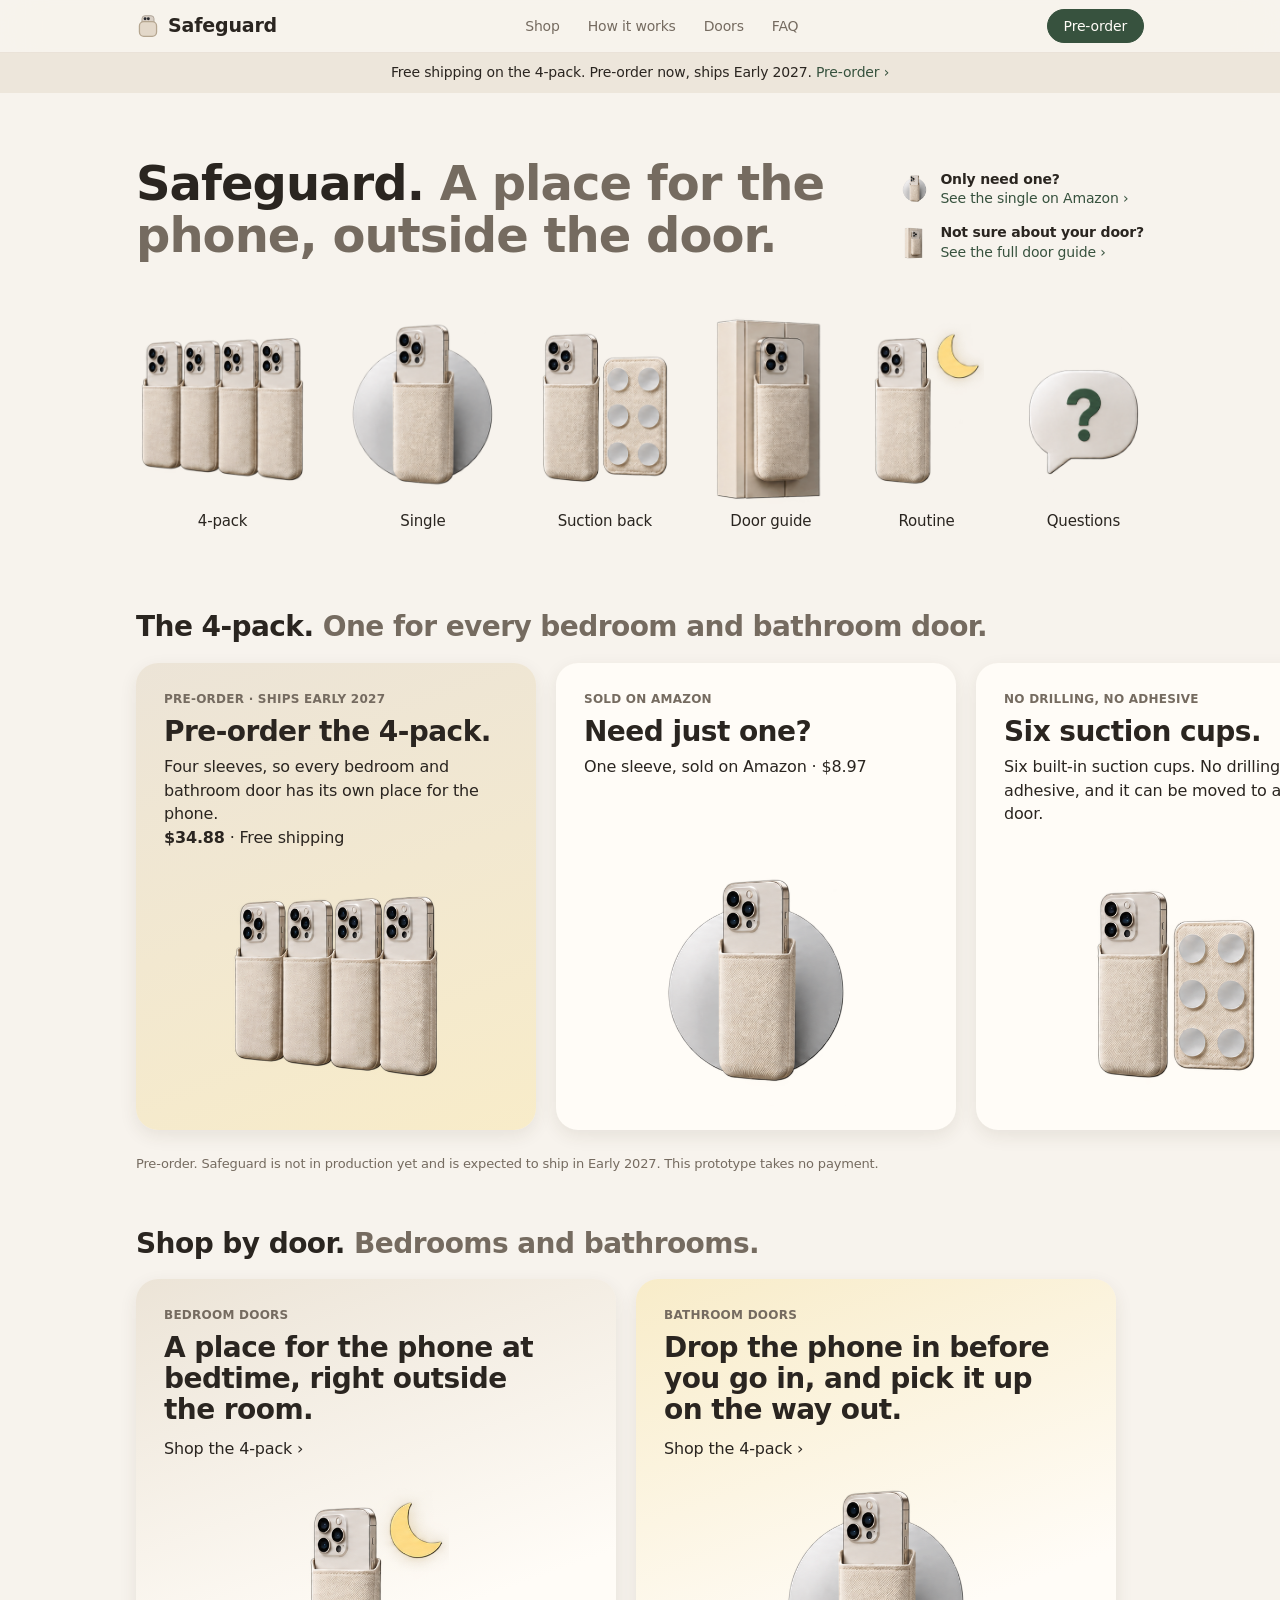
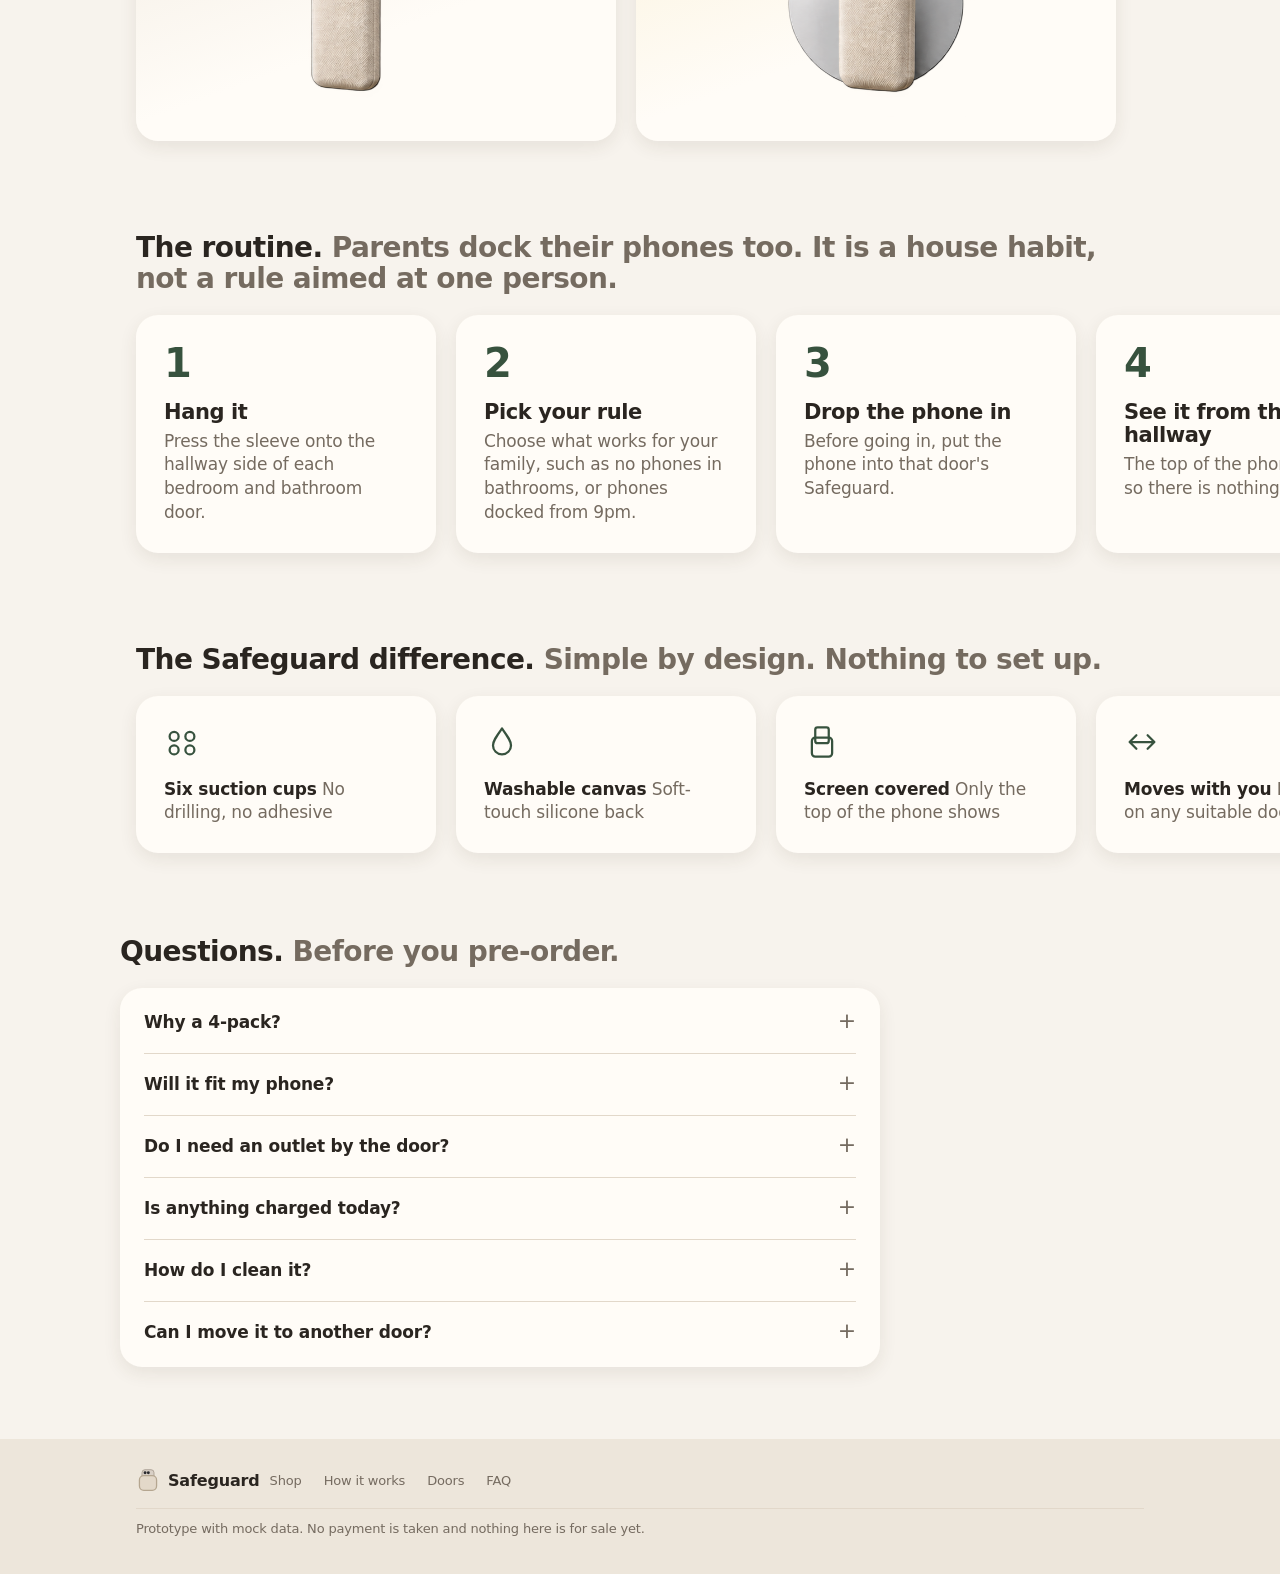
==== site/index.html @ cb2ba5cc "Add Safeguard storefront prototype Static pre-order site, mock data and data and claims checks.  Co-" ====
<!doctype html>
<html lang="en">
<head>
  <meta charset="utf-8">
  <meta name="viewport" content="width=device-width, initial-scale=1">
  <title>Safeguard Door Sleeve</title>
  <meta name="description" content="A phone sleeve that hangs outside the door, for families who keep a no-phones rule.">
  <link rel="stylesheet" href="css/styles.css">
</head>
<body data-page="home">
  <main>
    <div class="wrap store-head">
      <h1 class="duo"><b data-copy="store.title"></b> <span data-copy="hero.headline"></span></h1>
      <ul class="help">
        <li>
          <img src="img/sleeve.png" alt="" width="340" height="428">
          <p><b data-copy="store.helpSingle"></b><br><a class="more amazon-link" href="amazon-preview.html" data-copy="amazon.singlesLink"></a></p>
        </li>
        <li>
          <img src="img/door.png" alt="" width="268" height="428">
          <p><b data-copy="store.helpDoors"></b><br><a class="more" href="doors.html" data-copy="doors.guide"></a></p>
        </li>
      </ul>
    </div>

    <nav class="cats" aria-label="Shop by category">
      <a href="product.html"><img src="img/pack.png" alt="" width="390" height="428"><span data-copy="store.cat4pack"></span></a>
      <a class="amazon-link" href="amazon-preview.html"><img src="img/sleeve.png" alt="" width="340" height="428"><span data-copy="store.catSingle"></span></a>
      <a href="product.html"><img src="img/sleeve-back.png" alt="" width="307" height="428"><span data-copy="store.catBack"></span></a>
      <a href="doors.html"><img src="img/door.png" alt="" width="268" height="428"><span data-copy="store.catDoors"></span></a>
      <a href="#routine"><img src="img/routine.png" alt="" width="261" height="428"><span data-copy="store.catRoutine"></span></a>
      <a href="#faq"><img src="img/faq.png" alt="" width="273" height="428"><span data-copy="store.catFaq"></span></a>
    </nav>

    <section class="shelf-block" id="shop">
      <h2 class="wrap duo"><b data-copy="store.shopTitle"></b> <span data-copy="store.shopSub"></span></h2>
      <div class="shelf">
        <a class="promo featured" href="product.html">
          <div>
            <p class="eyebrow" data-copy="hero.badge"></p>
            <h3 data-copy="store.card1title"></h3>
            <p><span data-copy="buy.why"></span><br><b data-product="safeguard-4pack" data-field="packPriceCents"></b> · <span data-copy="buy.shipping"></span></p>
          </div>
          <img src="img/pack.png" alt="Four cream canvas sleeves side by side, each showing only the top of a phone" width="390" height="428">
        </a>
        <a class="promo amazon-link" href="amazon-preview.html">
          <div>
            <p class="eyebrow" data-copy="shop.badgeAmazon"></p>
            <h3 data-copy="pdp.single"></h3>
            <p><span data-copy="shop.singleSub"></span> · <span data-product="safeguard-single" data-field="unitPriceCents"></span></p>
          </div>
          <img src="img/sleeve.png" alt="A single cream canvas sleeve with only the top of a phone showing" width="340" height="428">
        </a>
        <a class="promo" href="product.html">
          <div>
            <p class="eyebrow" data-copy="features.f1sub"></p>
            <h3 data-copy="store.card3title"></h3>
            <p data-copy="product.detail1"></p>
          </div>
          <img src="img/sleeve-back.png" alt="The sleeve beside its back, which has six suction cups in three rows of two" width="307" height="428">
        </a>
        <a class="promo" href="doors.html">
          <div>
            <p class="eyebrow" data-copy="store.catDoors"></p>
            <h3 data-copy="doors.bestOn"></h3>
            <p data-copy="store.card4sub"></p>
          </div>
          <img src="img/door.png" alt="A cream sleeve on a door, with only the top of a phone showing" width="268" height="428">
        </a>
      </div>
      <p class="wrap footnote" data-copy="preorder.notice"></p>
    </section>

    <section class="shelf-block" id="rooms">
      <h2 class="wrap duo"><b data-copy="rooms.title"></b> <span data-copy="store.roomsSub"></span></h2>
      <div class="shelf">
        <a class="promo wide bedroom" href="product.html">
          <div>
            <p class="eyebrow" data-copy="rooms.bedroomTitle"></p>
            <h3 data-copy="rooms.bedroom"></h3>
            <p class="more" data-copy="rooms.cta"></p>
          </div>
          <img src="img/routine.png" alt="" width="261" height="428">
        </a>
        <a class="promo wide bathroom" href="product.html">
          <div>
            <p class="eyebrow" data-copy="rooms.bathroomTitle"></p>
            <h3 data-copy="rooms.bathroom"></h3>
            <p class="more" data-copy="rooms.cta"></p>
          </div>
          <img src="img/sleeve.png" alt="" width="340" height="428">
        </a>
      </div>
    </section>

    <section class="shelf-block" id="routine">
      <h2 class="wrap duo"><b data-copy="store.routineTitle"></b> <span data-copy="routine.sub"></span></h2>
      <ol class="shelf steps">
        <li class="tip"><h3 data-copy="routine.step1title"></h3><p data-copy="routine.step1"></p></li>
        <li class="tip"><h3 data-copy="routine.step2title"></h3><p data-copy="routine.step2"></p></li>
        <li class="tip"><h3 data-copy="routine.step3title"></h3><p data-copy="routine.step3"></p></li>
        <li class="tip"><h3 data-copy="routine.step4title"></h3><p data-copy="routine.step4"></p></li>
        <li class="tip"><h3 data-copy="routine.step5title"></h3><p data-copy="routine.step5"></p></li>
      </ol>
    </section>

    <section class="shelf-block" id="difference">
      <h2 class="wrap duo"><b data-copy="store.diffTitle"></b> <span data-copy="store.diffSub"></span></h2>
      <div class="shelf">
        <div class="tip">
          <svg class="glyph" viewBox="0 0 32 32" aria-hidden="true"><g fill="none" stroke="currentColor" stroke-width="2"><circle cx="9" cy="11" r="4"/><circle cx="23" cy="11" r="4"/><circle cx="9" cy="23" r="4"/><circle cx="23" cy="23" r="4"/></g></svg>
          <p><b data-copy="features.f1"></b> <span data-copy="features.f1sub"></span></p>
        </div>
        <div class="tip">
          <svg class="glyph" viewBox="0 0 32 32" aria-hidden="true"><path d="M16 4c5 7 8 11 8 15a8 8 0 0 1-16 0c0-4 3-8 8-15z" fill="none" stroke="currentColor" stroke-width="2" stroke-linejoin="round"/></svg>
          <p><b data-copy="features.f2"></b> <span data-copy="features.f2sub"></span></p>
        </div>
        <div class="tip">
          <svg class="glyph" viewBox="0 0 32 32" aria-hidden="true"><g fill="none" stroke="currentColor" stroke-width="2" stroke-linejoin="round"><rect x="10" y="3" width="12" height="14" rx="2"/><rect x="7" y="12" width="18" height="17" rx="3"/></g></svg>
          <p><b data-copy="features.f3"></b> <span data-copy="features.f3sub"></span></p>
        </div>
        <div class="tip">
          <svg class="glyph" viewBox="0 0 32 32" aria-hidden="true"><path d="M5 16h22M21 10l6 6-6 6M11 10l-6 6 6 6" fill="none" stroke="currentColor" stroke-width="2" stroke-linecap="round" stroke-linejoin="round"/></svg>
          <p><b data-copy="features.f4"></b> <span data-copy="features.f4sub"></span></p>
        </div>
      </div>
    </section>

    <section class="wrap block" id="faq">
      <h2 class="duo"><b data-copy="faq.title"></b> <span data-copy="store.faqSub"></span></h2>
      <div class="faq">
        <details><summary data-copy="faq.q1"></summary><p data-copy="faq.a1"></p></details>
        <details><summary data-copy="faq.q2"></summary><p data-copy="faq.a2"></p></details>
        <details><summary data-copy="faq.q3"></summary><p data-copy="faq.a3"></p></details>
        <details><summary data-copy="faq.q4"></summary><p data-copy="faq.a4"></p></details>
        <details><summary data-copy="faq.q5"></summary><p data-copy="faq.a5"></p></details>
        <details><summary data-copy="faq.q6"></summary><p data-copy="faq.a6"></p></details>
      </div>
    </section>
  </main>

  <script type="module">
    import './js/chrome.js';
    import { boot } from './js/data.js';
    import { captureSource } from './js/source.js';
    captureSource();
    const { listings } = await boot();
    const single = listings[0];
    if (single) {
      document.querySelectorAll('.amazon-link').forEach((a) => { a.href = single.listingUrl; });
    }
  </script>
</body>
</html>
---- site/css/styles.css ----
:root {
  --bg: #f7f3ed;
  --bg-alt: #ede6db;
  --surface: #fffcf7;
  --text: #2a2520;
  --muted: #756b60;
  --line: #e2d8ca;
  --accent: #37523e;
  --accent-hover: #2a4030;
  --accent-text: #fffcf7;
  --accent-soft: #e4ebe2;
  --link: #37523e;
  --canvas: #ccbdae;
  --gold: #fbda84;
  --feature-a: #ece4d7;
  --feature-b: #f8ecc9;
  --warn-bg: #fbf0cf;
  --warn-text: #5a4512;
  --header: rgba(247, 243, 237, 0.82);
  --shadow: 0 6px 18px rgba(70, 52, 30, 0.09);
  --shadow-hover: 0 10px 26px rgba(70, 52, 30, 0.16);
  --radius: 22px;
  --sans: -apple-system, BlinkMacSystemFont, "SF Pro Text", "Helvetica Neue", system-ui, "Segoe UI", sans-serif;
  --round: ui-rounded, "SF Pro Rounded", "Nunito", "Varela Round", "Arial Rounded MT Bold", var(--sans);
}

@media (prefers-color-scheme: dark) {
  :root:not([data-theme="light"]) {
    --bg: #14110e;
    --bg-alt: #1f1b16;
    --surface: #231e19;
    --text: #f4eee5;
    --muted: #b3a898;
    --line: #3f372e;
    --accent: #a9c7b0;
    --accent-hover: #c2dcc8;
    --accent-text: #14211a;
    --accent-soft: #24302a;
    --link: #a9c7b0;
    --canvas: #8c7f71;
    --gold: #f2cf73;
    --feature-a: #2a241d;
    --feature-b: #322a19;
    --warn-bg: #3a3118;
    --warn-text: #f3e2b0;
    --header: rgba(20, 17, 14, 0.82);
    --shadow: 0 6px 18px rgba(0, 0, 0, 0.45);
    --shadow-hover: 0 10px 26px rgba(0, 0, 0, 0.6);
  }
}

:root[data-theme="dark"] {
  --bg: #14110e;
  --bg-alt: #1f1b16;
  --surface: #231e19;
  --text: #f4eee5;
  --muted: #b3a898;
  --line: #3f372e;
  --accent: #a9c7b0;
  --accent-hover: #c2dcc8;
  --accent-text: #14211a;
  --accent-soft: #24302a;
  --link: #a9c7b0;
  --canvas: #8c7f71;
  --gold: #f2cf73;
  --feature-a: #2a241d;
  --feature-b: #322a19;
  --warn-bg: #3a3118;
  --warn-text: #f3e2b0;
  --header: rgba(20, 17, 14, 0.82);
  --shadow: 0 6px 18px rgba(0, 0, 0, 0.45);
  --shadow-hover: 0 10px 26px rgba(0, 0, 0, 0.6);
}

* { box-sizing: border-box; }
html { scroll-behavior: smooth; scroll-padding-top: 110px; }
@media (prefers-reduced-motion: reduce) { html { scroll-behavior: auto; } }

body {
  margin: 0;
  background: var(--bg);
  color: var(--text);
  font: 17px/1.47 var(--sans);
  letter-spacing: -0.01em;
  -webkit-font-smoothing: antialiased;
}

img, svg { max-width: 100%; height: auto; }
a { color: inherit; }
.wrap { max-width: 1040px; margin: 0 auto; padding: 0 16px; }
.muted { color: var(--muted); }
p { margin: 0 0 12px; }

h1, h2, h3 { font-family: var(--round); font-weight: 600; line-height: 1.1; letter-spacing: -0.02em; margin: 0 0 12px; }
h1 { font-size: clamp(32px, 6vw, 48px); }
h2 { font-size: clamp(24px, 4vw, 28px); }
h3 { font-size: 21px; }

/* Two-tone heading: bold lead, gray follow-on */
.duo b { font-weight: 600; color: var(--text); }
.duo span { color: var(--muted); }

/* Header */
header.site {
  position: sticky; top: 0; z-index: 10;
  background: var(--header);
  backdrop-filter: saturate(180%) blur(20px);
  -webkit-backdrop-filter: saturate(180%) blur(20px);
  border-bottom: 1px solid color-mix(in srgb, var(--line) 60%, transparent);
}
.bar { display: flex; align-items: center; justify-content: space-between; gap: 0 16px; flex-wrap: wrap; min-height: 52px; padding-top: 4px; padding-bottom: 4px; }
.brand { display: inline-flex; align-items: center; gap: 8px; font-family: var(--round); font-size: 19px; font-weight: 600; text-decoration: none; }
.logo { width: 24px; height: 24px; }
.bar nav { order: 3; width: 100%; display: flex; gap: 2px; overflow-x: auto; margin: 0 -10px; }
.bar nav a, .foot nav a {
  text-decoration: none; color: var(--muted); font-size: 14px;
  padding: 8px 10px; white-space: nowrap;
}
.bar nav a:hover, .foot nav a:hover, .bar nav a[aria-current="page"] { color: var(--text); }
.back { color: var(--link); text-decoration: none; font-size: 15px; }
.back:hover { text-decoration: underline; }

@media (min-width: 760px) {
  .bar nav { order: 0; width: auto; margin: 0; gap: 8px; }
}

/* Promo bar */
.announce { background: var(--bg-alt); color: var(--text); font-size: 14px; text-align: center; padding: 10px 0; line-height: 1.4; }

/* Links with a chevron */
.more { color: var(--link); text-decoration: none; }
.more::after { content: " \203A"; }
a.more:hover, a:hover > .more, a:hover .more { text-decoration: underline; }
.link { color: var(--link); }

/* Buttons */
.button {
  display: inline-flex; align-items: center; justify-content: center; gap: 6px;
  background: var(--accent); color: var(--accent-text);
  border: 1px solid var(--accent); border-radius: 980px; padding: 12px 24px;
  font: inherit; font-weight: 400; text-decoration: none; cursor: pointer; min-height: 48px;
  transition: background 0.15s;
}
.button:hover { background: var(--accent-hover); border-color: var(--accent-hover); }
.button:focus-visible, a:focus-visible, input:focus-visible, summary:focus-visible, button:focus-visible { outline: 3px solid var(--accent); outline-offset: 3px; }
.button.small { padding: 6px 16px; min-height: 34px; font-size: 14px; }
.button.ghost { background: transparent; color: var(--link); border-color: var(--link); }
.button.ghost:hover { background: var(--accent-soft); }
.button[disabled] { opacity: 0.5; cursor: not-allowed; }

.notice { background: var(--warn-bg); color: var(--warn-text); border-radius: 12px; padding: 12px 14px; font-size: 15px; }

/* Store head */
.store-head { display: grid; gap: 20px; padding-top: 40px; padding-bottom: 8px; }
.store-head h1 { max-width: 15em; margin: 0; }
.help { list-style: none; padding: 0; margin: 0; display: grid; gap: 14px; font-size: 14px; line-height: 1.4; }
.help li { display: flex; gap: 10px; align-items: center; }
.help img { width: 32px; height: 32px; object-fit: contain; flex: none; }
.help p { margin: 0; }
.help b { font-weight: 600; }

/* Category row: the reference strip. Every render is 428px tall, so one height keeps them in scale. */
.cats {
  display: flex; align-items: end; gap: 20px; overflow-x: auto; scrollbar-width: none;
  max-width: 1040px; margin: 0 auto; padding: 28px 16px 20px;
}
.cats::-webkit-scrollbar { display: none; }
.cats a {
  flex: none; display: grid; justify-items: center; gap: 6px; text-align: center; text-decoration: none;
  font-family: var(--round); font-size: 15px; font-weight: 500; color: var(--text); padding: 4px 0;
}
.cats img { height: clamp(132px, 18vw, 190px); width: auto; max-width: none; transition: transform 0.2s; }
.cats a:hover img { transform: translateY(-4px); }
.cats a:hover span { color: var(--link); }

/* Shelves: horizontal card rows that bleed to the right edge */
.shelf-block { padding-top: 40px; }
.shelf-block > h2 { margin-bottom: 0; }
.shelf {
  --edge: max(16px, calc((100% - 1040px) / 2 + 16px));
  display: flex; gap: 20px; overflow-x: auto; scroll-snap-type: x mandatory; scroll-padding-inline: var(--edge);
  list-style: none; margin: 0; padding: 20px var(--edge) 36px;
  scrollbar-width: none;
}
.shelf::-webkit-scrollbar { display: none; }
.shelf::after { content: ""; flex: 0 0 1px; }
.shelf > * { scroll-snap-align: start; flex: none; }

.promo {
  position: relative; display: flex; flex-direction: column; justify-content: space-between; gap: 16px;
  width: min(80vw, 400px); min-height: 460px; padding: 28px 28px 24px;
  background: var(--surface); border-radius: var(--radius); box-shadow: var(--shadow);
  text-decoration: none; overflow: hidden; transition: box-shadow 0.3s, transform 0.3s;
}
.promo:hover { box-shadow: var(--shadow-hover); transform: scale(1.01); }
.promo h3 { font-size: clamp(24px, 4vw, 28px); margin-bottom: 8px; }
.promo p { margin: 0; font-size: 16px; color: var(--text); }
.promo > img { align-self: center; max-height: 240px; width: auto; max-width: 100%; }
.promo.featured { background: linear-gradient(160deg, var(--feature-a), var(--feature-b)); }
.promo.wide { width: min(86vw, 480px); min-height: 380px; }
.promo.bedroom { background: linear-gradient(160deg, var(--feature-a), var(--surface) 70%); }
.promo.bathroom { background: linear-gradient(160deg, var(--feature-b), var(--surface) 70%); }
.promo.wide h3 { max-width: 14em; }
.promo .more { margin-top: 12px; }
.eyebrow { font-size: 12px !important; font-weight: 600; letter-spacing: 0.02em; text-transform: uppercase; color: var(--muted) !important; margin-bottom: 8px !important; }
.footnote { font-size: 13px; color: var(--muted); margin: -12px auto 0; }

.tip {
  width: min(72vw, 300px); padding: 28px; border-radius: var(--radius);
  background: var(--surface); box-shadow: var(--shadow);
}
.tip p { margin: 0; font-size: 17px; line-height: 1.4; color: var(--muted); }
.tip p b { color: var(--text); font-weight: 600; }
.glyph { width: 36px; height: 36px; color: var(--accent); display: block; margin-bottom: 18px; }

.steps { counter-reset: step; }
.steps .tip { counter-increment: step; }
.steps .tip::before {
  content: counter(step); display: block; margin-bottom: 18px;
  font-family: var(--round); font-size: 40px; font-weight: 600; line-height: 1; color: var(--accent);
}
.steps h3 { margin-bottom: 6px; }

/* Sections */
section.block { padding: 48px 0 8px; }
.section-head { max-width: 38em; margin-bottom: 24px; }
.section-head p { color: var(--muted); font-size: 18px; }

/* Hero (Amazon preview) */
.hero { display: grid; gap: 24px; padding: 40px 0 48px; align-items: center; }
.hero figure { margin: 0; justify-self: center; width: min(320px, 78%); }

/* Lists of details */
.details { list-style: none; padding: 0; margin: 16px 0 0; display: grid; gap: 12px; }
.details li { position: relative; padding-left: 28px; }
.details li::before {
  content: ""; position: absolute; left: 0; top: 6px; width: 14px; height: 14px; border-radius: 50%;
  background: var(--accent-soft); border: 2px solid var(--accent);
}

/* Cards and prices */
.card { background: var(--surface); border-radius: var(--radius); padding: 24px; box-shadow: var(--shadow); }
.card figure { margin: 0 0 12px; }
.price { font-family: var(--round); font-size: 40px; font-weight: 600; letter-spacing: -0.02em; line-height: 1; margin: 6px 0 4px; }
.price-sub { color: var(--muted); margin-bottom: 14px; }

/* FAQ */
.faq { display: grid; max-width: 760px; margin-top: 20px; background: var(--surface); border-radius: var(--radius); box-shadow: var(--shadow); padding: 4px 24px; }
.faq details { border-bottom: 1px solid var(--line); }
.faq details:last-child { border-bottom: 0; }
.faq summary { cursor: pointer; font-weight: 600; padding: 18px 0; list-style: none; display: flex; justify-content: space-between; gap: 12px; }
.faq summary::-webkit-details-marker { display: none; }
.faq summary::after { content: "+"; font-size: 22px; line-height: 1; font-weight: 400; color: var(--muted); }
.faq details[open] summary::after { content: "\2212"; }
.faq details p { color: var(--muted); padding-bottom: 16px; margin: 0; }

/* Door table */
table { width: 100%; border-collapse: collapse; background: var(--surface); border-radius: var(--radius); overflow: hidden; box-shadow: var(--shadow); }
th, td { text-align: left; padding: 14px 16px; border-bottom: 1px solid var(--line); vertical-align: top; }
th { font-size: 13px; color: var(--muted); font-weight: 600; }
tr:last-child td { border-bottom: 0; }
.tag { display: inline-block; font-size: 14px; padding: 3px 12px; border-radius: 980px; background: var(--accent-soft); }
.tag.off { background: var(--bg-alt); color: var(--muted); }

/* Forms and summary */
.page-head { padding: 40px 0 8px; }
.two { display: grid; gap: 20px; margin-top: 20px; }
form label { display: block; font-weight: 600; margin: 16px 0 6px; }
form input {
  width: 100%; font: inherit; padding: 12px 14px; border-radius: 12px;
  border: 1px solid var(--line); background: var(--bg); color: var(--text); min-height: 50px;
}
form .button { margin-top: 22px; width: 100%; }
.summary { display: flex; justify-content: space-between; gap: 12px; padding: 10px 0; border-bottom: 1px solid var(--line); }
.summary:last-child { border-bottom: 0; font-weight: 600; font-size: 18px; }

/* Footer */
footer.site { margin-top: 64px; padding: 24px 0 36px; background: var(--bg-alt); color: var(--muted); font-size: 13px; }
.foot { display: grid; gap: 10px; }
.foot .brand { font-size: 16px; color: var(--text); }
.foot nav { display: flex; flex-wrap: wrap; gap: 2px; margin-left: -10px; }
.foot nav a { font-size: 13px; }
.foot p { font-size: 13px; margin: 0; padding-top: 10px; border-top: 1px solid var(--line); }

.load-error { margin: 0; padding: 12px 16px; background: var(--warn-bg); color: var(--warn-text); }
.mock-banner { text-align: center; margin: 0; padding: 10px 16px; background: var(--warn-bg); color: var(--warn-text); font-size: 15px; }

/* Product page */
.tile { position: relative; display: grid; place-items: center; aspect-ratio: 1 / 1; background: radial-gradient(circle at 50% 42%, var(--surface), var(--bg-alt)); border-radius: var(--radius); padding: 10%; overflow: hidden; }
.tile img { max-height: 100%; width: auto; max-width: 100%; }

.crumbs { padding: 18px 0 6px; font-size: 13px; color: var(--muted); }
.crumbs a { color: var(--muted); text-decoration: none; }
.crumbs a:hover { color: var(--text); text-decoration: underline; }

.pdp { display: grid; gap: 28px; padding: 12px 0 8px; }
.thumbs { display: grid; grid-template-columns: repeat(3, 1fr); gap: 10px; margin-top: 10px; }
.thumb {
  display: grid; gap: 6px; justify-items: center; align-content: start; padding: 8px;
  background: var(--surface); border: 2px solid transparent; border-radius: 12px; cursor: pointer;
  font: inherit; font-size: 13px; color: var(--muted);
}
.thumb img { height: 72px; width: auto; max-width: 100%; }
.thumb[aria-pressed="true"] { border-color: var(--accent); color: var(--text); }

.buybox h1 { font-size: clamp(28px, 5vw, 40px); }
.qty-label { display: block; font-weight: 600; margin: 8px 0 6px; }
.stepper { display: inline-flex; border: 1px solid var(--line); border-radius: 980px; overflow: hidden; margin-bottom: 16px; background: var(--surface); }
.stepper button { width: 48px; border: 0; background: transparent; color: var(--text); font-size: 22px; cursor: pointer; }
.stepper button:hover { background: var(--accent-soft); }
.stepper input { width: 56px; border: 0; text-align: center; font: inherit; font-weight: 600; background: transparent; color: var(--text); min-height: 48px; -moz-appearance: textfield; }
.stepper input::-webkit-outer-spin-button, .stepper input::-webkit-inner-spin-button { -webkit-appearance: none; margin: 0; }
.button.wide { display: flex; width: 100%; margin-bottom: 14px; }
.perks { list-style: none; padding: 0; margin: 16px 0; display: grid; gap: 6px; font-size: 15px; }
.perks li::before { content: "\2713"; color: var(--accent); font-weight: 700; margin-right: 10px; }
.single-line { color: var(--muted); font-size: 15px; padding: 12px 0; border-top: 1px solid var(--line); border-bottom: 1px solid var(--line); }

.acc { margin-top: 8px; }
.acc details { border-bottom: 1px solid var(--line); }
.acc summary { cursor: pointer; font-weight: 600; padding: 16px 0; list-style: none; display: flex; justify-content: space-between; gap: 12px; }
.acc summary::-webkit-details-marker { display: none; }
.acc summary::after { content: "+"; font-size: 22px; line-height: 1; font-weight: 400; color: var(--muted); }
.acc details[open] summary::after { content: "\2212"; }
.acc details > p, .acc details > ul { margin-bottom: 16px; }
.acc details > p { color: var(--muted); }

@media (min-width: 760px) {
  .store-head { grid-template-columns: 1fr auto; align-items: end; padding-top: 64px; }
  .cats { justify-content: space-between; gap: 12px; padding-top: 40px; }
  .shelf-block { padding-top: 56px; }
  .hero { grid-template-columns: 1.15fr 1fr; padding: 64px 0 72px; }
  .two { grid-template-columns: 1.2fr 1fr; align-items: start; }
  .foot { grid-template-columns: auto 1fr; align-items: center; }
  .foot p { grid-column: 1 / -1; }
  .pdp { grid-template-columns: 1.1fr 1fr; gap: 48px; align-items: start; }
  .gallery { position: sticky; top: 110px; }
}
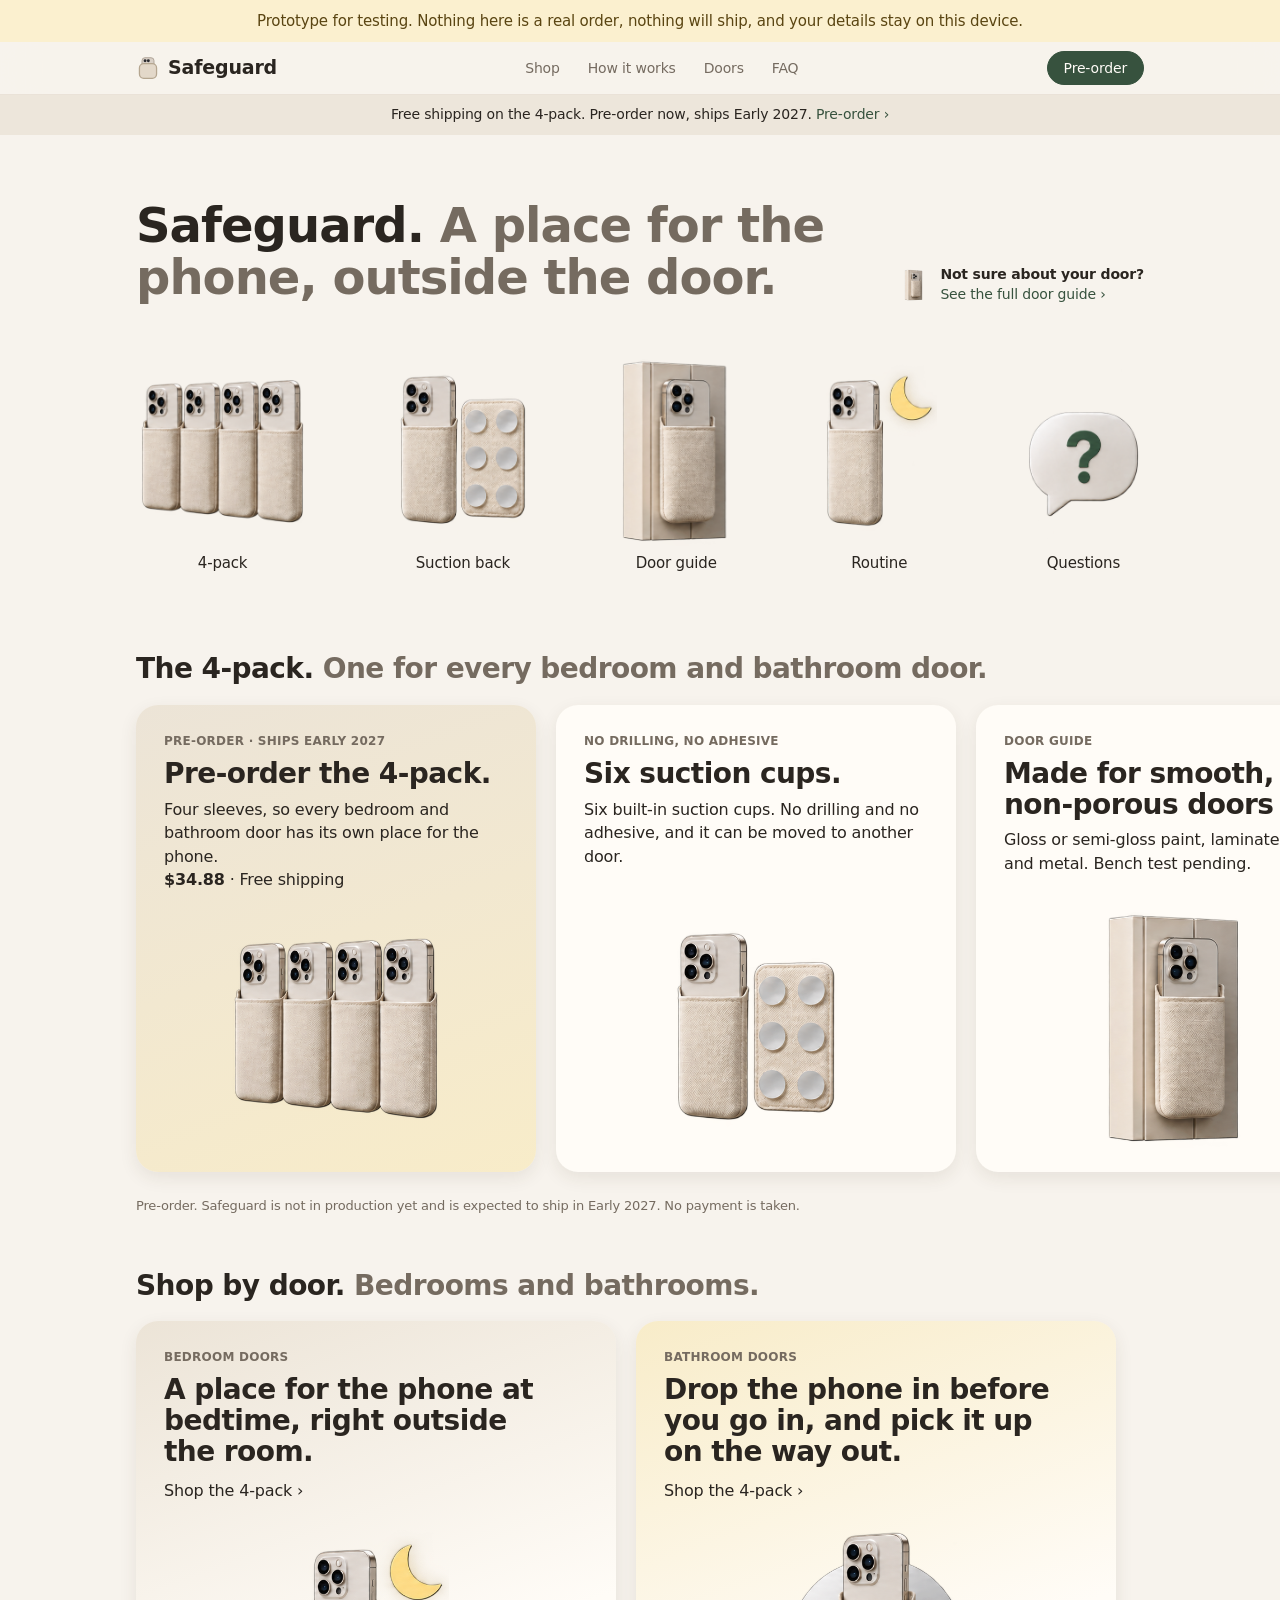
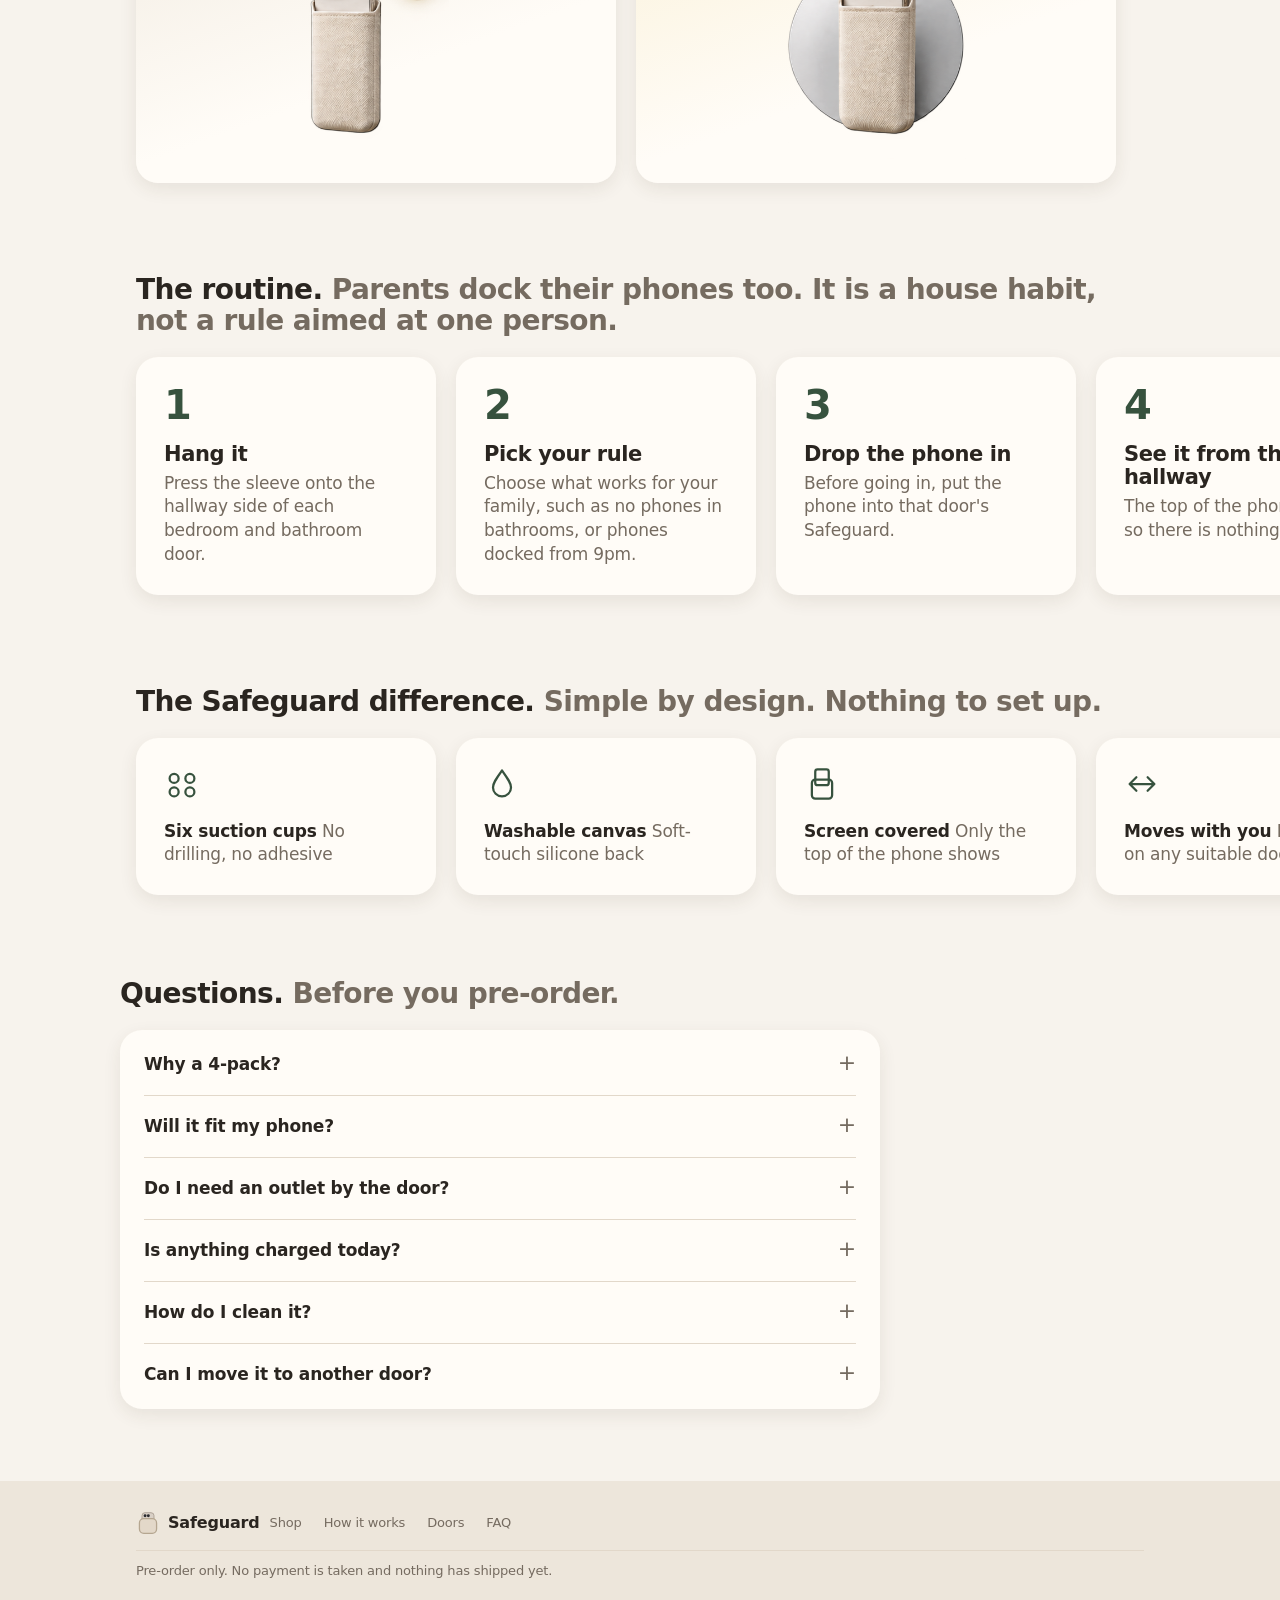
==== commit c635a531: "Prepare prototype for GitHub Pages testing Add the optional Google Sheet pre-order flow, off until a" ====
--- a/site/index.html
+++ b/site/index.html
@@ -13,10 +13,6 @@
       <h1 class="duo"><b data-copy="store.title"></b> <span data-copy="hero.headline"></span></h1>
       <ul class="help">
         <li>
-          <img src="img/sleeve.png" alt="" width="340" height="428">
-          <p><b data-copy="store.helpSingle"></b><br><a class="more amazon-link" href="amazon-preview.html" data-copy="amazon.singlesLink"></a></p>
-        </li>
-        <li>
           <img src="img/door.png" alt="" width="268" height="428">
           <p><b data-copy="store.helpDoors"></b><br><a class="more" href="doors.html" data-copy="doors.guide"></a></p>
         </li>
@@ -25,7 +21,6 @@
 
     <nav class="cats" aria-label="Shop by category">
       <a href="product.html"><img src="img/pack.png" alt="" width="390" height="428"><span data-copy="store.cat4pack"></span></a>
-      <a class="amazon-link" href="amazon-preview.html"><img src="img/sleeve.png" alt="" width="340" height="428"><span data-copy="store.catSingle"></span></a>
       <a href="product.html"><img src="img/sleeve-back.png" alt="" width="307" height="428"><span data-copy="store.catBack"></span></a>
       <a href="doors.html"><img src="img/door.png" alt="" width="268" height="428"><span data-copy="store.catDoors"></span></a>
       <a href="#routine"><img src="img/routine.png" alt="" width="261" height="428"><span data-copy="store.catRoutine"></span></a>
@@ -42,14 +37,6 @@
             <p><span data-copy="buy.why"></span><br><b data-product="safeguard-4pack" data-field="packPriceCents"></b> · <span data-copy="buy.shipping"></span></p>
           </div>
           <img src="img/pack.png" alt="Four cream canvas sleeves side by side, each showing only the top of a phone" width="390" height="428">
-        </a>
-        <a class="promo amazon-link" href="amazon-preview.html">
-          <div>
-            <p class="eyebrow" data-copy="shop.badgeAmazon"></p>
-            <h3 data-copy="pdp.single"></h3>
-            <p><span data-copy="shop.singleSub"></span> · <span data-product="safeguard-single" data-field="unitPriceCents"></span></p>
-          </div>
-          <img src="img/sleeve.png" alt="A single cream canvas sleeve with only the top of a phone showing" width="340" height="428">
         </a>
         <a class="promo" href="product.html">
           <div>
@@ -144,11 +131,7 @@
     import { boot } from './js/data.js';
     import { captureSource } from './js/source.js';
     captureSource();
-    const { listings } = await boot();
-    const single = listings[0];
-    if (single) {
-      document.querySelectorAll('.amazon-link').forEach((a) => { a.href = single.listingUrl; });
-    }
+    await boot();
   </script>
 </body>
 </html>
--- a/site/css/styles.css
+++ b/site/css/styles.css
@@ -283,6 +283,7 @@
 .foot p { font-size: 13px; margin: 0; padding-top: 10px; border-top: 1px solid var(--line); }
 
 .load-error { margin: 0; padding: 12px 16px; background: var(--warn-bg); color: var(--warn-text); }
+.hp { position: absolute; width: 1px; height: 1px; overflow: hidden; clip-path: inset(50%); }
 .mock-banner { text-align: center; margin: 0; padding: 10px 16px; background: var(--warn-bg); color: var(--warn-text); font-size: 15px; }
 
 /* Product page */
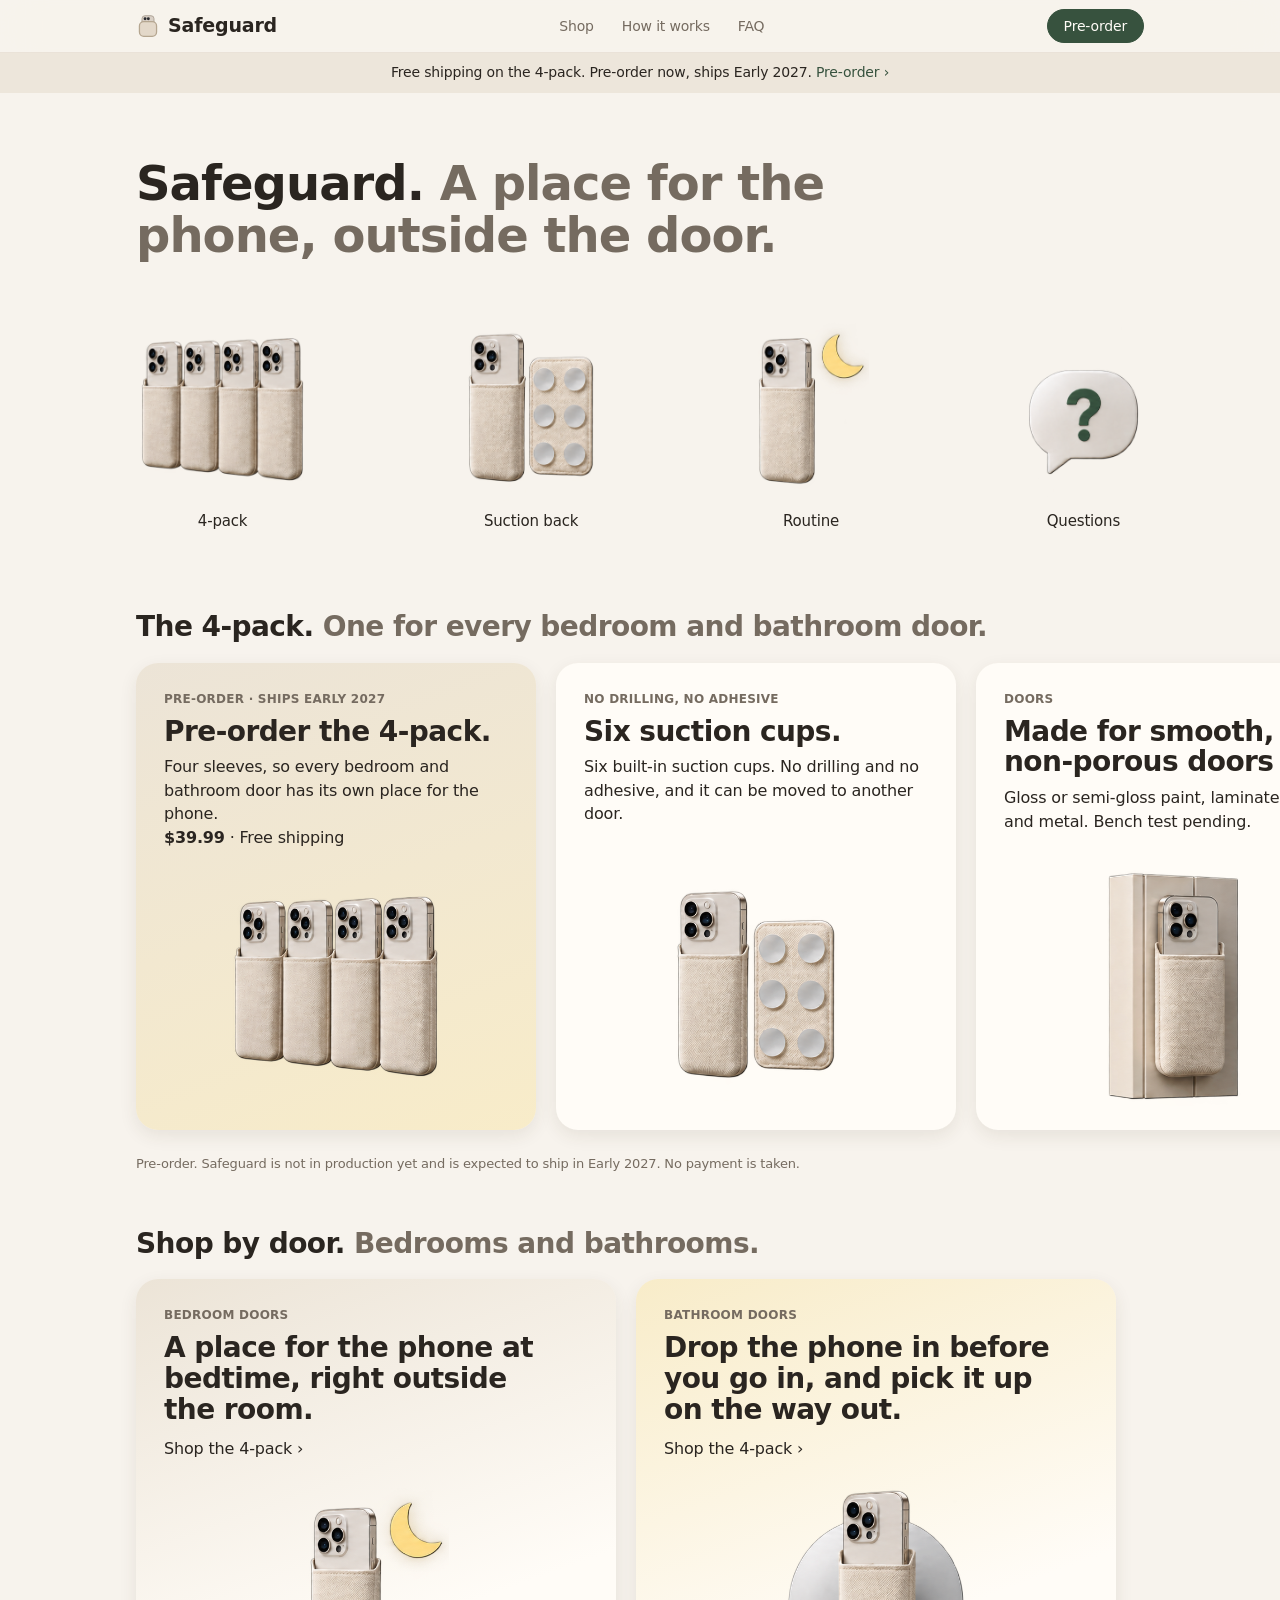
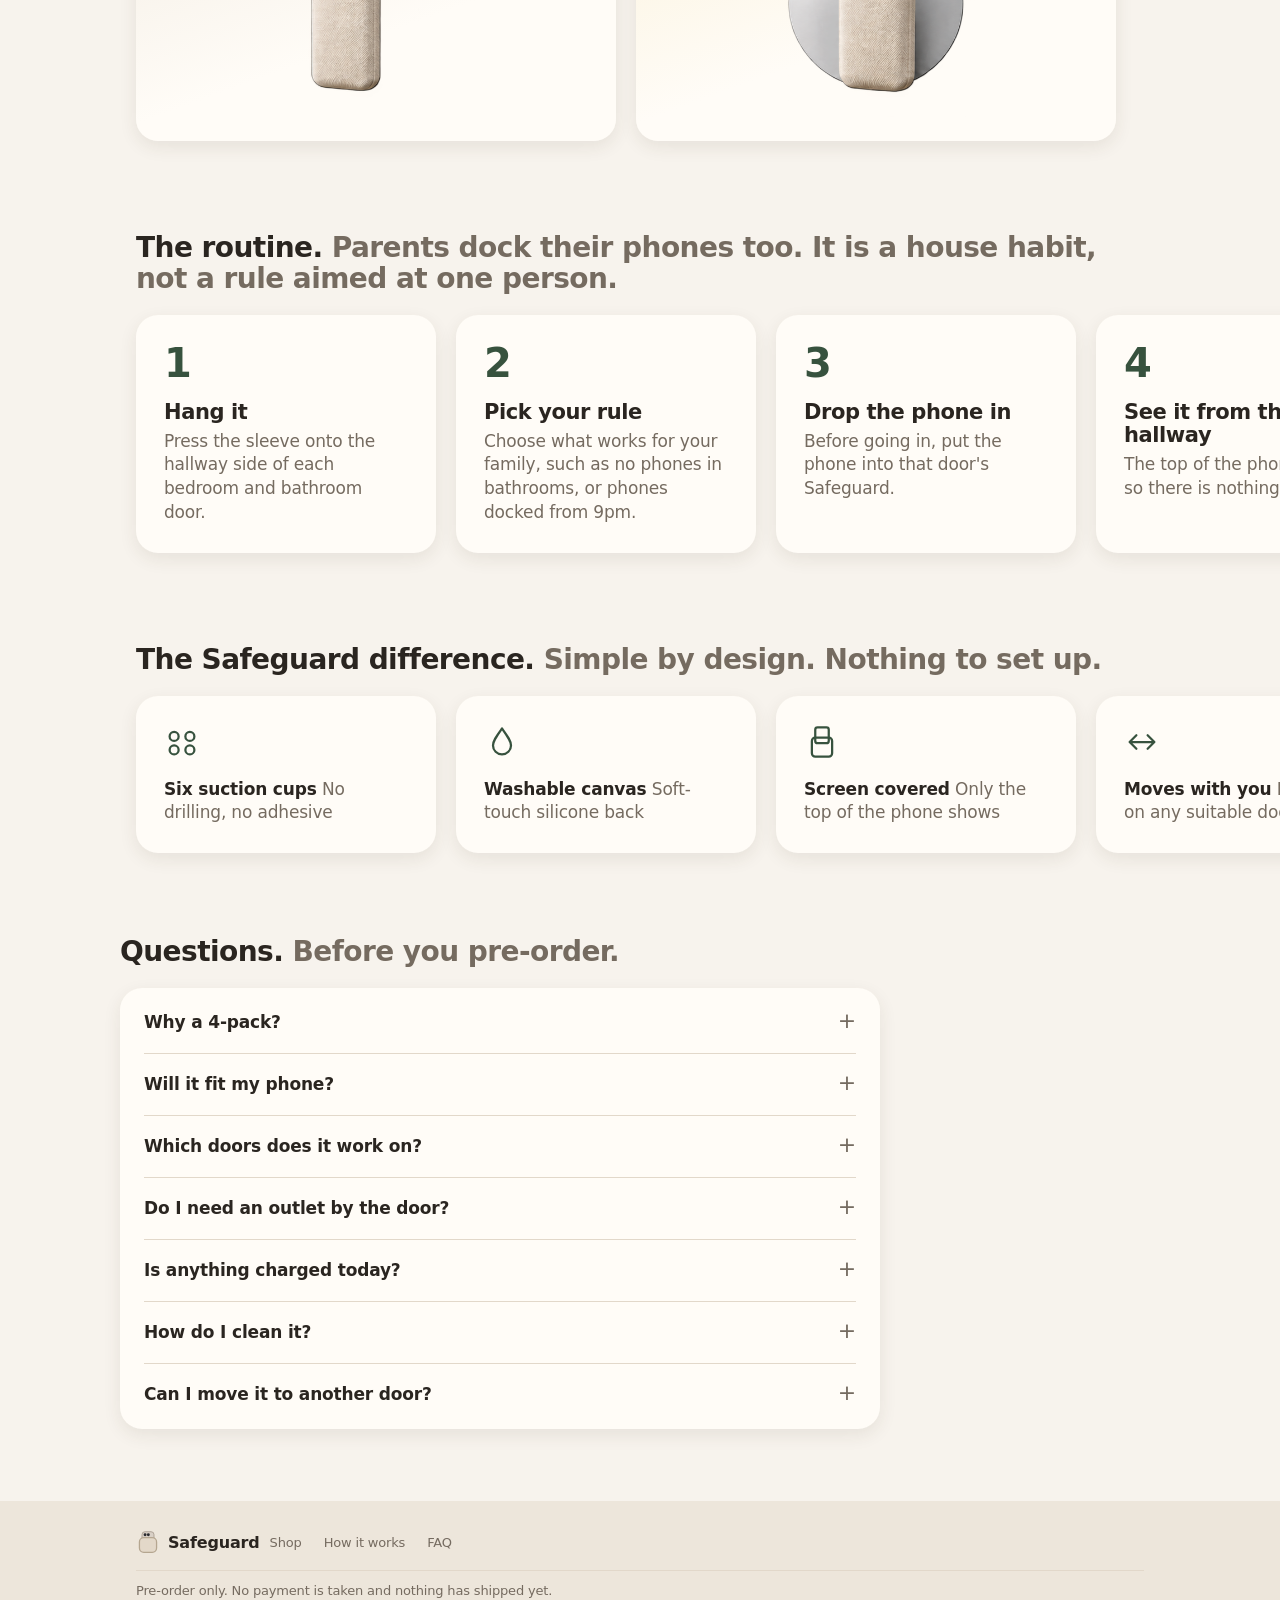
==== commit b5a0c6a4: "Remove the doors page Keep the door limits on the product page and in a new home page FAQ, link the " ====
--- a/site/index.html
+++ b/site/index.html
@@ -11,18 +11,11 @@
   <main>
     <div class="wrap store-head">
       <h1 class="duo"><b data-copy="store.title"></b> <span data-copy="hero.headline"></span></h1>
-      <ul class="help">
-        <li>
-          <img src="img/door.png" alt="" width="268" height="428">
-          <p><b data-copy="store.helpDoors"></b><br><a class="more" href="doors.html" data-copy="doors.guide"></a></p>
-        </li>
-      </ul>
     </div>
 
     <nav class="cats" aria-label="Shop by category">
       <a href="product.html"><img src="img/pack.png" alt="" width="390" height="428"><span data-copy="store.cat4pack"></span></a>
       <a href="product.html"><img src="img/sleeve-back.png" alt="" width="307" height="428"><span data-copy="store.catBack"></span></a>
-      <a href="doors.html"><img src="img/door.png" alt="" width="268" height="428"><span data-copy="store.catDoors"></span></a>
       <a href="#routine"><img src="img/routine.png" alt="" width="261" height="428"><span data-copy="store.catRoutine"></span></a>
       <a href="#faq"><img src="img/faq.png" alt="" width="273" height="428"><span data-copy="store.catFaq"></span></a>
     </nav>
@@ -46,7 +39,7 @@
           </div>
           <img src="img/sleeve-back.png" alt="The sleeve beside its back, which has six suction cups in three rows of two" width="307" height="428">
         </a>
-        <a class="promo" href="doors.html">
+        <a class="promo" href="#faq">
           <div>
             <p class="eyebrow" data-copy="store.catDoors"></p>
             <h3 data-copy="doors.bestOn"></h3>
@@ -118,6 +111,7 @@
       <div class="faq">
         <details><summary data-copy="faq.q1"></summary><p data-copy="faq.a1"></p></details>
         <details><summary data-copy="faq.q2"></summary><p data-copy="faq.a2"></p></details>
+        <details><summary data-copy="faq.q7"></summary><p data-copy="doors.note"></p></details>
         <details><summary data-copy="faq.q3"></summary><p data-copy="faq.a3"></p></details>
         <details><summary data-copy="faq.q4"></summary><p data-copy="faq.a4"></p></details>
         <details><summary data-copy="faq.q5"></summary><p data-copy="faq.a5"></p></details>
